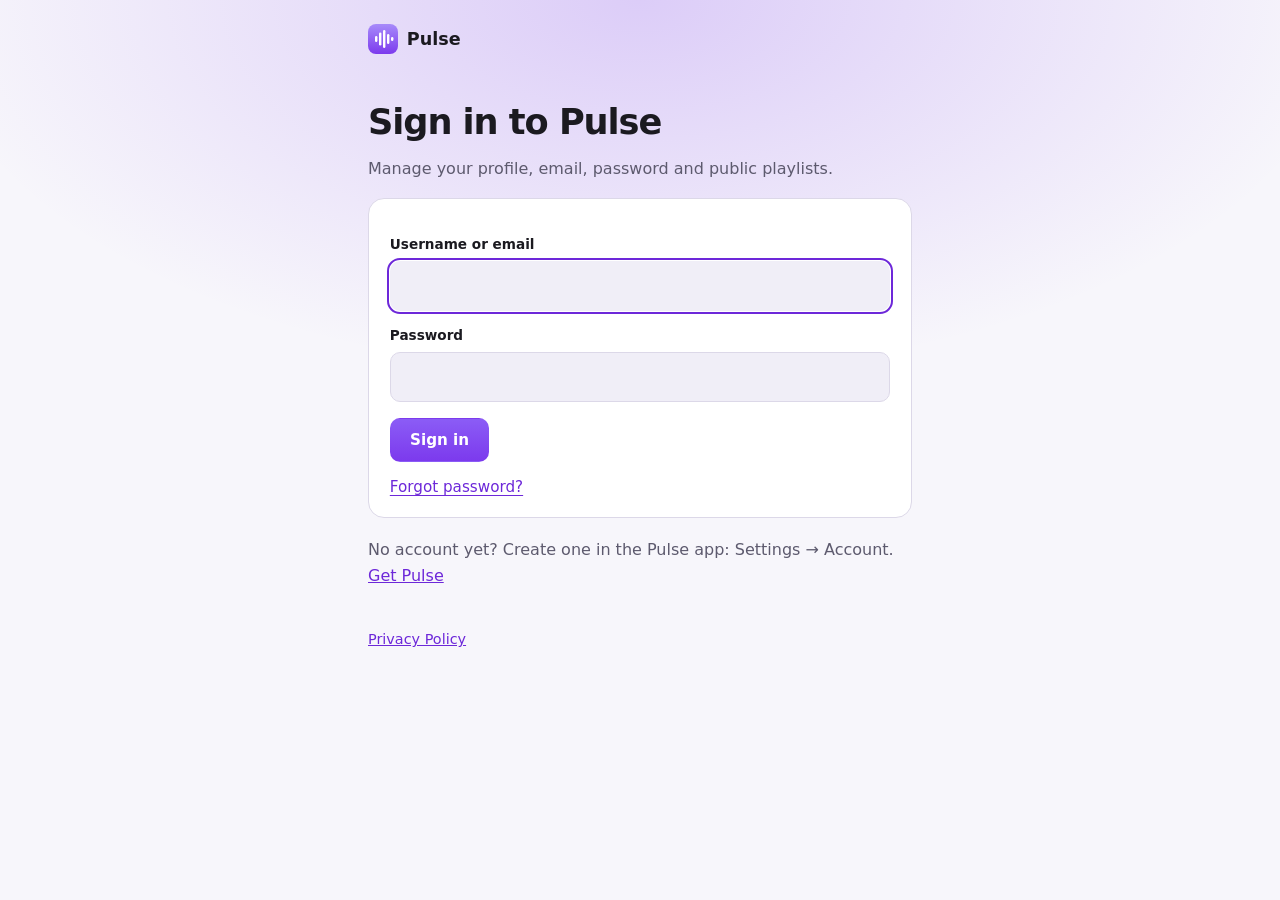
==== account/index.html @ 38d68f31 "Website from mercy123xz/Pulse@3d4a376" ====
<!doctype html>
<html lang="en">
<head>
<meta charset="utf-8">
<script>try{var t=localStorage.getItem("pulse-theme");document.documentElement.dataset.theme=t||(matchMedia("(prefers-color-scheme: light)").matches?"light":"dark")}catch(e){document.documentElement.dataset.theme="dark"}</script>
<meta name="viewport" content="width=device-width, initial-scale=1">
<title>Your account · Pulse</title>
<meta name="robots" content="noindex">
<meta name="theme-color" content="#0b0b0e">
<link rel="icon" href="../img/favicon-32.png" sizes="32x32" type="image/png">
<style>
:root { --bg: #0b0b0e; --surface: #16161b; --surface-2: #1d1d24; --border: #2c2c36; --text: #ededf1; --muted: #a3a3b0; --accent: #7c3aed; --accent-soft: #a78bfa; --bad: #ffb4c2; --good: #86efac; color-scheme: dark; }
html[data-theme="light"] { --bg: #f7f6fb; --surface: #ffffff; --surface-2: #f0eef7; --border: #dcd8e8; --text: #1b1a20; --muted: #5d5a6e; --accent-soft: #6d28d9; --bad: #b4233c; --good: #15803d; color-scheme: light; }
* { box-sizing: border-box; }
body { margin: 0; min-height: 100vh; background: radial-gradient(80% 60% at 50% 0%, rgba(124, 58, 237, .22), transparent 70%), var(--bg); color: var(--text); font: 400 1rem/1.6 "Segoe UI Variable Text", "Segoe UI", system-ui, -apple-system, Arial, sans-serif; padding: 1.5rem; }
main { max-width: 34rem; margin: 0 auto; padding-bottom: 3rem; }
.home { display: inline-flex; align-items: center; gap: .55rem; color: var(--text); text-decoration: none; font-weight: 700; font-size: 1.1rem; }
.home svg { width: 30px; height: 30px; }
h1 { font-size: clamp(1.7rem, 5vw, 2.2rem); letter-spacing: -.03em; margin: 2rem 0 .4rem; overflow-wrap: anywhere; }
h2 { font-size: 1.05rem; margin: 0 0 .6rem; }
p { color: var(--muted); margin: .3rem 0; }
a { color: var(--accent-soft); }
.card { background: var(--surface); border: 1px solid var(--border); border-radius: 16px; padding: 1.3rem; margin-top: 1rem; }
label { display: block; font-size: .85rem; font-weight: 600; margin: .9rem 0 .3rem; }
input, textarea { width: 100%; font: inherit; color: var(--text); background: var(--surface-2); border: 1px solid var(--border); border-radius: 10px; padding: .7rem .85rem; }
textarea { min-height: 5rem; resize: vertical; }
input:focus, textarea:focus { outline: 2px solid var(--accent-soft); outline-offset: 1px; border-color: transparent; }
.row { display: flex; gap: .6rem; flex-wrap: wrap; align-items: center; margin-top: 1rem; }
button, .b { font-family: inherit; font-size: .95rem; font-weight: 600; line-height: 1.2; padding: .75rem 1.2rem; border-radius: 10px; border: 1px solid var(--border); background: transparent; color: var(--text); cursor: pointer; text-decoration: none; display: inline-flex; align-items: center; gap: .4rem; }
button:hover, .b:hover { border-color: var(--accent-soft); }
button.main { background: linear-gradient(180deg, #8b5cf6, #7c3aed); border-color: transparent; color: #fff; }
button.main:hover { filter: brightness(1.08); }
button.danger { color: var(--bad); }
button.main.danger { background: #b4233c; color: #fff; }
button:disabled { opacity: .55; cursor: wait; }
button:focus-visible, .b:focus-visible, a:focus-visible { outline: 2px solid var(--accent-soft); outline-offset: 3px; }
.link { border: 0; padding: 0; background: none; color: var(--accent-soft); font-weight: 500; text-decoration: underline; text-underline-offset: 3px; }
.msg { margin-top: .9rem; padding: .7rem .9rem; border-radius: 10px; font-size: .92rem; }
.msg.bad { background: color-mix(in srgb, var(--bad) 14%, transparent); color: var(--bad); }
.msg.good { background: color-mix(in srgb, var(--good) 14%, transparent); color: var(--good); }
.msg.info { background: color-mix(in srgb, var(--accent) 16%, transparent); color: var(--text); }
.who { display: flex; gap: 1rem; align-items: center; margin-top: 1.6rem; }
.avatar { width: 72px; height: 72px; border-radius: 50%; display: grid; place-items: center; background: linear-gradient(#a78bfa, #7c3aed); font-size: 1.9rem; font-weight: 700; color: #fff; flex: none; }
.who h1 { margin: 0; }
ul.lists { list-style: none; padding: 0; margin: .4rem 0 0; }
ul.lists li { display: flex; gap: .8rem; align-items: center; padding: .55rem 0; border-top: 1px solid var(--border); }
ul.lists li:first-child { border-top: 0; }
ul.lists img, ul.lists .ph { width: 44px; height: 44px; border-radius: 8px; object-fit: cover; background: var(--surface-2); flex: none; }
ul.lists .t { flex: 1; min-width: 0; }
ul.lists .t b, ul.lists .t span { display: block; white-space: nowrap; overflow: hidden; text-overflow: ellipsis; }
ul.lists .t span { color: var(--muted); font-size: .85rem; }
ul.lists button, ul.lists .b { padding: .5rem .8rem; font-size: .85rem; }
details summary { cursor: pointer; font-weight: 600; }
details[open] summary { margin-bottom: .4rem; }
.sr { position: absolute; width: 1px; height: 1px; overflow: hidden; clip: rect(0 0 0 0); white-space: nowrap; }
@media (pointer: fine) {
  html { cursor: url("data:image/svg+xml,%3Csvg xmlns='http://www.w3.org/2000/svg' width='28' height='28' viewBox='0 0 28 28'%3E%3Cpath d='M4 3v19.5l5.6-5.4 3.6 8.4 3.6-1.6-3.6-8.2H21z' fill='%230b0b0e' stroke='%23a78bfa' stroke-width='1.8' stroke-linejoin='round'/%3E%3C/svg%3E") 4 3, auto; }
  a, button, summary, label { cursor: url("data:image/svg+xml,%3Csvg xmlns='http://www.w3.org/2000/svg' width='28' height='28' viewBox='0 0 28 28'%3E%3Cpath d='M4 3v19.5l5.6-5.4 3.6 8.4 3.6-1.6-3.6-8.2H21z' fill='%237c3aed' stroke='%23f5f3ff' stroke-width='1.8' stroke-linejoin='round'/%3E%3C/svg%3E") 4 3, pointer; }
}
</style>
</head>
<body>
<main>
  <a class="home" href="../">
    <svg viewBox="0 0 30 30" aria-hidden="true"><defs><linearGradient id="g" x1="0" y1="0" x2="0" y2="1"><stop offset="0" stop-color="#a78bfa"/><stop offset="1" stop-color="#7c3aed"/></linearGradient></defs><rect width="30" height="30" rx="8" fill="url(#g)"/><g fill="#fff"><rect x="7" y="12" width="2.4" height="6" rx="1.2"/><rect x="11" y="8.5" width="2.4" height="13" rx="1.2"/><rect x="15" y="6" width="2.4" height="18" rx="1.2"/><rect x="19" y="10" width="2.4" height="10" rx="1.2"/><rect x="23" y="13" width="2.4" height="4" rx="1.2"/></g></svg>
    Pulse
  </a>
  <div id="page" aria-live="polite"><p style="margin-top:2rem">Loading…</p></div>
  <p style="margin-top:2.5rem;font-size:.9rem"><a href="../privacy/">Privacy Policy</a></p>
  <noscript><p>This page needs JavaScript. You can also manage your account in the Pulse app: Settings → Account.</p></noscript>
</main>
<script src="account.js"></script>
</body>
</html>
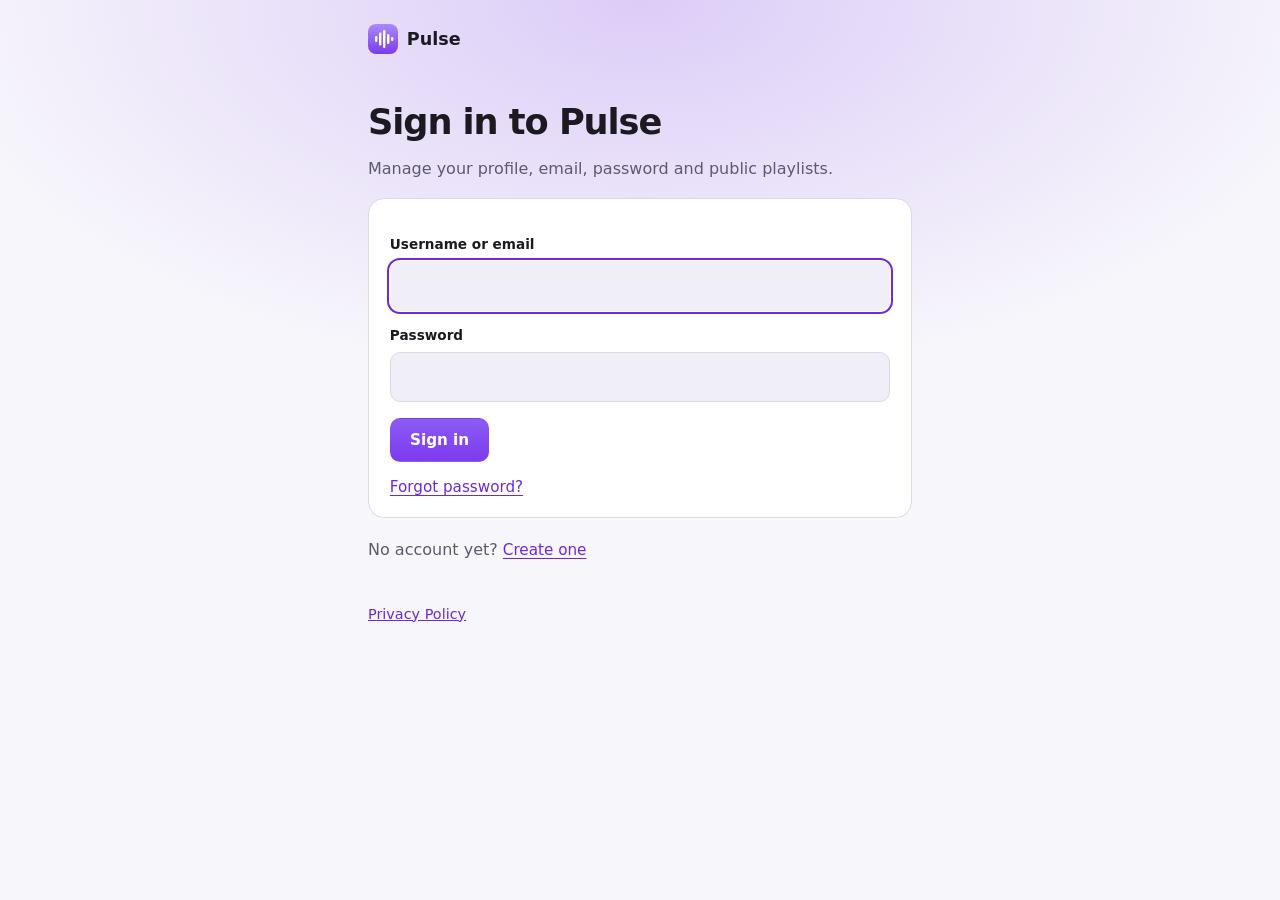
==== commit e066cf15: "Website from mercy123xz/Pulse@a0b6d37" ====
--- a/account/index.html
+++ b/account/index.html
@@ -7,7 +7,13 @@
 <title>Your account · Pulse</title>
 <meta name="robots" content="noindex">
 <meta name="theme-color" content="#0b0b0e">
+<meta name="description" content="Sign in to Pulse to sync your playlists and profile.">
+<link rel="icon" href="../favicon.ico" sizes="any">
 <link rel="icon" href="../img/favicon-32.png" sizes="32x32" type="image/png">
+<meta property="og:site_name" content="Pulse">
+<meta property="og:description" content="Sign in to Pulse to sync your playlists and profile.">
+<meta property="og:image" content="https://listen2pulse.github.io/img/social-3.png">
+<meta name="twitter:card" content="summary_large_image">
 <style>
 :root { --bg: #0b0b0e; --surface: #16161b; --surface-2: #1d1d24; --border: #2c2c36; --text: #ededf1; --muted: #a3a3b0; --accent: #7c3aed; --accent-soft: #a78bfa; --bad: #ffb4c2; --good: #86efac; color-scheme: dark; }
 html[data-theme="light"] { --bg: #f7f6fb; --surface: #ffffff; --surface-2: #f0eef7; --border: #dcd8e8; --text: #1b1a20; --muted: #5d5a6e; --accent-soft: #6d28d9; --bad: #b4233c; --good: #15803d; color-scheme: light; }
@@ -35,6 +41,10 @@
 button:disabled { opacity: .55; cursor: wait; }
 button:focus-visible, .b:focus-visible, a:focus-visible { outline: 2px solid var(--accent-soft); outline-offset: 3px; }
 .link { border: 0; padding: 0; background: none; color: var(--accent-soft); font-weight: 500; text-decoration: underline; text-underline-offset: 3px; }
+.hint { margin: .3rem 0 0; color: var(--muted); font-size: .82rem; }
+.human { margin-top: 1rem; min-height: 65px; }
+label.check { display: flex; gap: .55rem; align-items: flex-start; font-weight: 500; line-height: 1.45; margin-top: 1.1rem; }
+label.check input { width: auto; margin-top: .2rem; accent-color: var(--accent); }
 .msg { margin-top: .9rem; padding: .7rem .9rem; border-radius: 10px; font-size: .92rem; }
 .msg.bad { background: color-mix(in srgb, var(--bad) 14%, transparent); color: var(--bad); }
 .msg.good { background: color-mix(in srgb, var(--good) 14%, transparent); color: var(--good); }
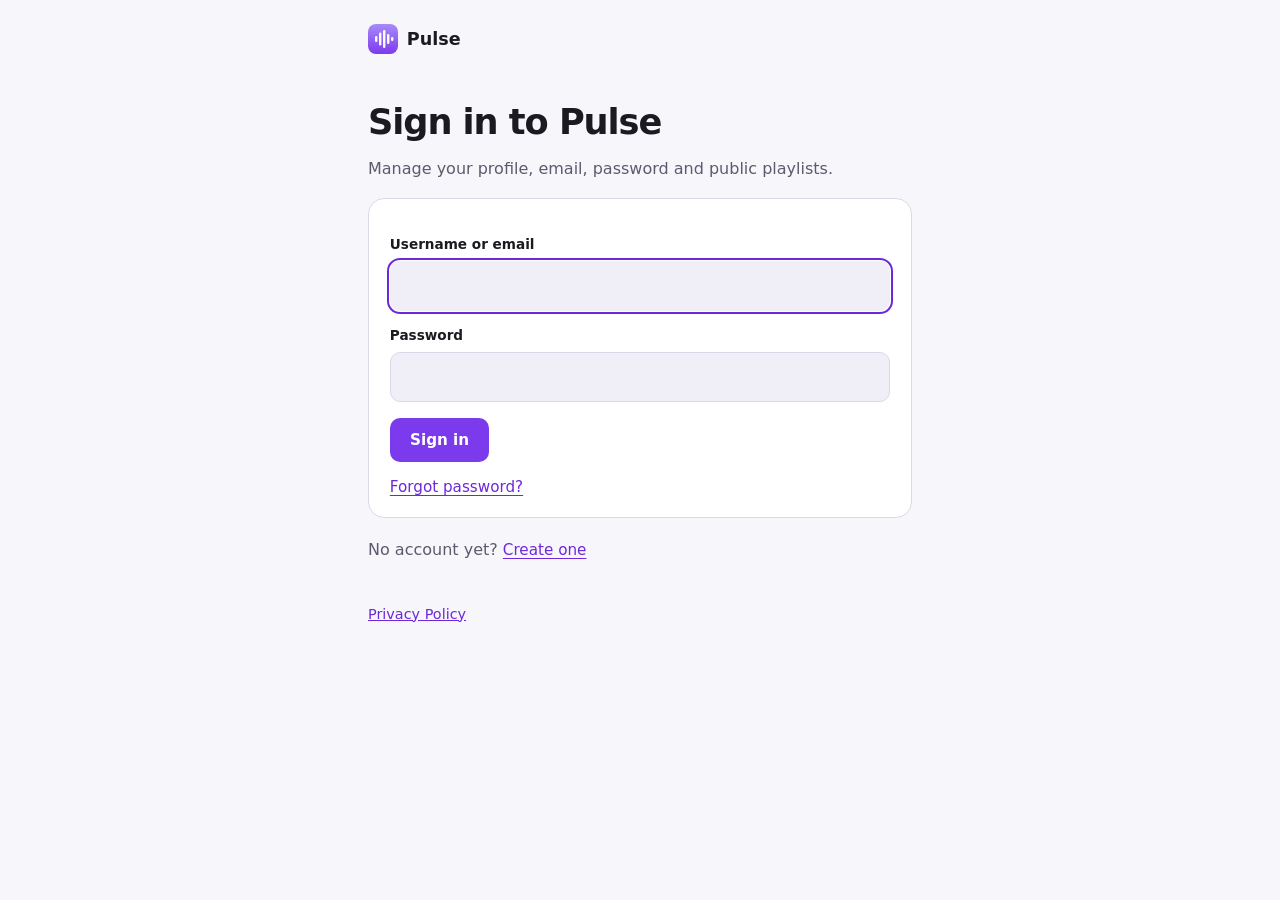
==== commit a4156185: "Website from mercy123xz/Pulse@fa7b33c" ====
--- a/account/index.html
+++ b/account/index.html
@@ -18,7 +18,7 @@
 :root { --bg: #0b0b0e; --surface: #16161b; --surface-2: #1d1d24; --border: #2c2c36; --text: #ededf1; --muted: #a3a3b0; --accent: #7c3aed; --accent-soft: #a78bfa; --bad: #ffb4c2; --good: #86efac; color-scheme: dark; }
 html[data-theme="light"] { --bg: #f7f6fb; --surface: #ffffff; --surface-2: #f0eef7; --border: #dcd8e8; --text: #1b1a20; --muted: #5d5a6e; --accent-soft: #6d28d9; --bad: #b4233c; --good: #15803d; color-scheme: light; }
 * { box-sizing: border-box; }
-body { margin: 0; min-height: 100vh; background: radial-gradient(80% 60% at 50% 0%, rgba(124, 58, 237, .22), transparent 70%), var(--bg); color: var(--text); font: 400 1rem/1.6 "Segoe UI Variable Text", "Segoe UI", system-ui, -apple-system, Arial, sans-serif; padding: 1.5rem; }
+body { margin: 0; min-height: 100vh; background: var(--bg); color: var(--text); font: 400 1rem/1.6 "Segoe UI Variable Text", "Segoe UI", system-ui, -apple-system, Arial, sans-serif; padding: 1.5rem; }
 main { max-width: 34rem; margin: 0 auto; padding-bottom: 3rem; }
 .home { display: inline-flex; align-items: center; gap: .55rem; color: var(--text); text-decoration: none; font-weight: 700; font-size: 1.1rem; }
 .home svg { width: 30px; height: 30px; }
@@ -34,7 +34,7 @@
 .row { display: flex; gap: .6rem; flex-wrap: wrap; align-items: center; margin-top: 1rem; }
 button, .b { font-family: inherit; font-size: .95rem; font-weight: 600; line-height: 1.2; padding: .75rem 1.2rem; border-radius: 10px; border: 1px solid var(--border); background: transparent; color: var(--text); cursor: pointer; text-decoration: none; display: inline-flex; align-items: center; gap: .4rem; }
 button:hover, .b:hover { border-color: var(--accent-soft); }
-button.main { background: linear-gradient(180deg, #8b5cf6, #7c3aed); border-color: transparent; color: #fff; }
+button.main { background: var(--accent); border-color: transparent; color: #fff; }
 button.main:hover { filter: brightness(1.08); }
 button.danger { color: var(--bad); }
 button.main.danger { background: #b4233c; color: #fff; }
